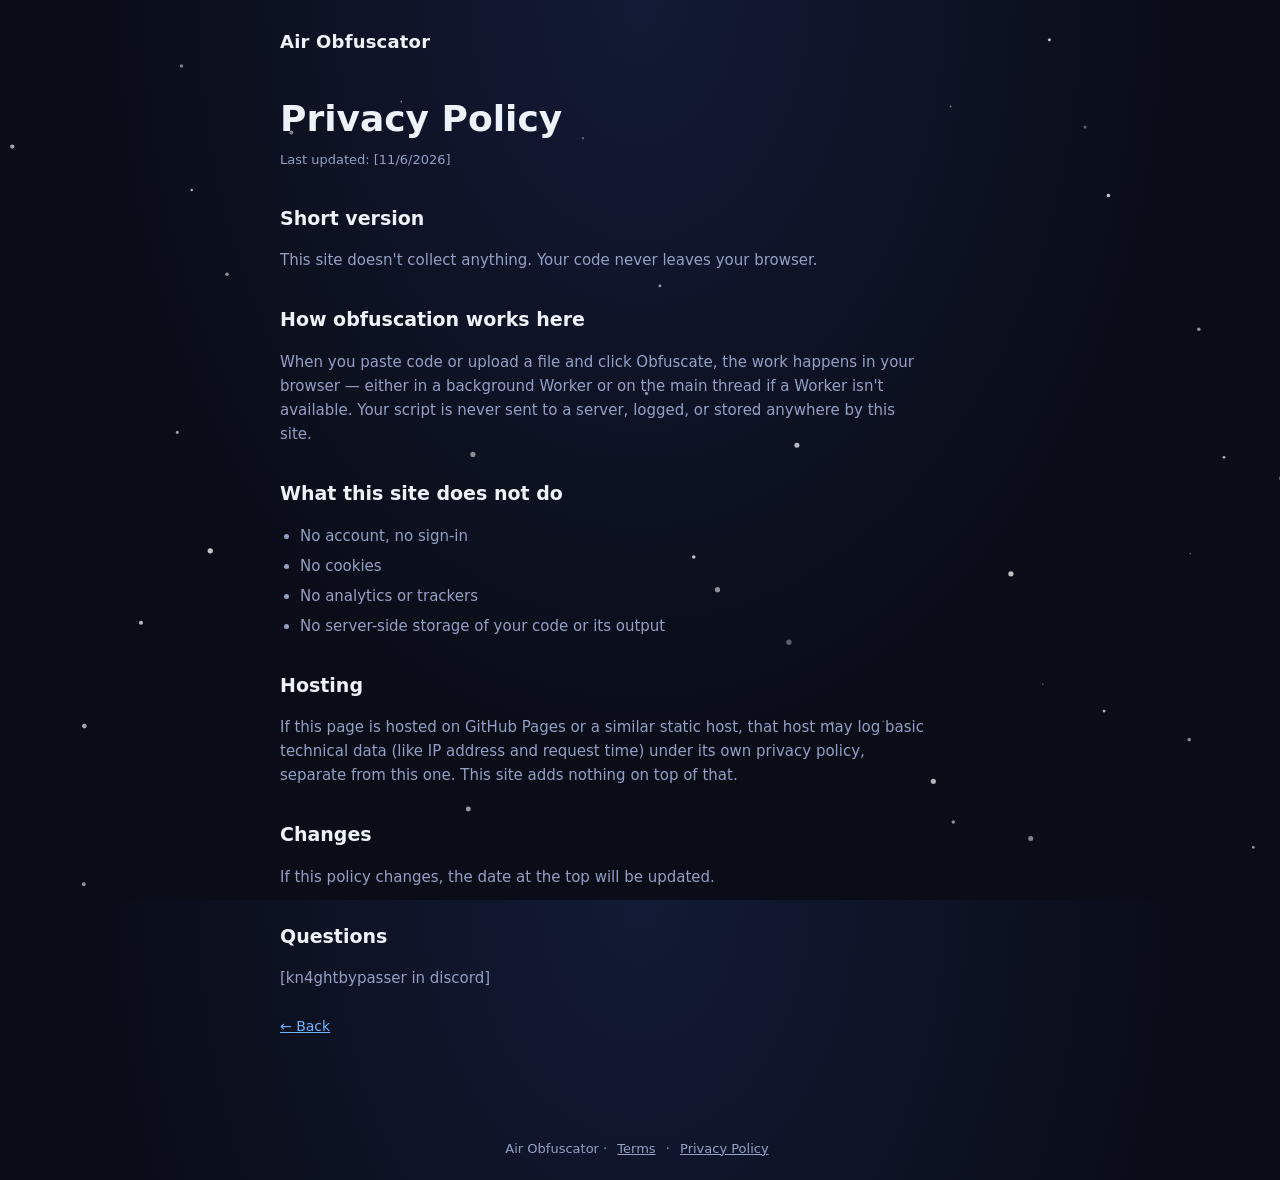
==== policy.html @ f303a19e "Update last updated date and contact information" ====
<!DOCTYPE html>
<html lang="en">
<head>
<meta charset="utf-8">
<meta name="viewport" content="width=device-width, initial-scale=1">
<title>Privacy Policy — Air Obfuscator</title>
<link rel="stylesheet" href="style.css">
</head>
<body>
<canvas id="snow" aria-hidden="true"></canvas>

<div class="wrap">
  <header>
    <strong>Air Obfuscator</strong>
  </header>

  <h1>Privacy Policy</h1>
  <p class="updated">Last updated: [11/6/2026]</p>

  <div class="article">
    <h2>Short version</h2>
    <p>This site doesn't collect anything. Your code never leaves your browser.</p>

    <h2>How obfuscation works here</h2>
    <p>When you paste code or upload a file and click Obfuscate, the work happens in your browser — either in a background Worker or on the main thread if a Worker isn't available. Your script is never sent to a server, logged, or stored anywhere by this site.</p>

    <h2>What this site does not do</h2>
    <ul>
      <li>No account, no sign-in</li>
      <li>No cookies</li>
      <li>No analytics or trackers</li>
      <li>No server-side storage of your code or its output</li>
    </ul>

    <h2>Hosting</h2>
    <p>If this page is hosted on GitHub Pages or a similar static host, that host may log basic technical data (like IP address and request time) under its own privacy policy, separate from this one. This site adds nothing on top of that.</p>

    <h2>Changes</h2>
    <p>If this policy changes, the date at the top will be updated.</p>

    <h2>Questions</h2>
    <p>[kn4ghtbypasser in discord]</p>

    <a class="back" href="index.html">&larr; Back</a>
  </div>
</div>

<footer>Air Obfuscator &middot; <a href="terms.html">Terms</a> &middot; <a href="policy.html">Privacy Policy</a></footer>
<script src="snow.js"></script>
</body>
</html>
---- style.css ----
:root {
  --bg: #0a0d18;
  --panel: #10152a;
  --card: #161d38;
  --card-hover: #1c2547;
  --accent: #6fb4ff;
  --accent2: #9c7dff;
  --text: #eef2fb;
  --sub: #93a0c4;
  --ok: #55d18d;
  --err: #ff6b7a;
  --snow: 255, 255, 255;
}
* { box-sizing: border-box; }
html, body { height: 100%; }
body {
  margin: 0;
  background: radial-gradient(ellipse at top, #121a35 0%, var(--bg) 60%);
  color: var(--text);
  font: 16px/1.6 "Segoe UI", system-ui, -apple-system, Roboto, sans-serif;
  overflow-x: hidden;
}
a { color: var(--accent); }
#snow { position: fixed; inset: 0; z-index: 0; pointer-events: none; }

.wrap { position: relative; z-index: 1; max-width: 760px; margin: 0 auto; padding: 0 20px 80px; }

header { padding: 28px 0 8px; }
header strong { font-size: 18px; letter-spacing: 0.2px; }

h1 {
  font-size: clamp(28px, 5vw, 36px);
  line-height: 1.2;
  margin: 32px 0 10px;
  color: var(--text);
}
.lead { color: var(--sub); max-width: 56ch; font-size: 16px; margin: 0 0 28px; }

.panel {
  background: var(--panel);
  border: 1px solid #222c50;
  border-radius: 14px;
  padding: 22px;
  margin-bottom: 20px;
}

.drop {
  border: 1.5px dashed #324070;
  border-radius: 12px;
  padding: 36px 20px;
  text-align: center;
  cursor: pointer;
  transition: border-color 0.15s, background 0.15s;
}
.drop:hover, .drop.drag { border-color: var(--accent); background: rgba(111,180,255,0.06); }
.drop p { margin: 4px 0; color: var(--sub); }
.drop .big { color: var(--text); font-size: 15px; }
.drop .small { font-size: 12px; }
.drop input[type="file"] { display: none; }

.or { text-align: center; color: var(--sub); font-size: 12px; margin: 16px 0; }

label.field { display: block; font-size: 13px; color: var(--sub); margin: 0 0 6px; }
select {
  width: 100%;
  background: #0d1226;
  color: var(--text);
  border: 1px solid #222c50;
  border-radius: 8px;
  padding: 9px 10px;
  font: inherit;
  margin-bottom: 14px;
}
select:focus { outline: 2px solid var(--accent); outline-offset: 2px; }

textarea {
  width: 100%;
  min-height: 140px;
  background: #0d1226;
  color: var(--text);
  border: 1px solid #222c50;
  border-radius: 10px;
  padding: 12px;
  font: 13px/1.5 ui-monospace, Consolas, monospace;
  resize: vertical;
}
textarea:focus, button:focus-visible, .drop:focus-visible { outline: 2px solid var(--accent); outline-offset: 2px; }

.file-info { display: flex; align-items: center; justify-content: space-between; margin-top: 12px; font-size: 13px; color: var(--sub); }
.file-info button { background: none; border: none; color: var(--err); cursor: pointer; font: inherit; padding: 0; }

.row { display: flex; gap: 10px; flex-wrap: wrap; margin-top: 18px; }
button.primary {
  background: linear-gradient(100deg, var(--accent), var(--accent2));
  color: #0a0d18;
  border: 0;
  border-radius: 9px;
  padding: 11px 22px;
  font: inherit;
  font-weight: 600;
  font-size: 14px;
  cursor: pointer;
}
button.primary:disabled { opacity: 0.5; cursor: not-allowed; }
button.primary.loading {
  opacity: 0.85;
  display: inline-flex;
  align-items: center;
  gap: 9px;
}
button.primary.loading::before {
  content: "";
  width: 13px;
  height: 13px;
  border-radius: 50%;
  border: 2px solid rgba(10, 13, 24, 0.35);
  border-top-color: #0a0d18;
  animation: spin 0.7s linear infinite;
}
@keyframes spin { to { transform: rotate(360deg); } }
@media (prefers-reduced-motion: reduce) {
  button.primary.loading::before { animation: none; }
}
button.secondary {
  background: var(--card);
  color: var(--text);
  border: 1px solid #27315c;
  border-radius: 9px;
  padding: 11px 18px;
  font: inherit;
  font-size: 14px;
  cursor: pointer;
}
button.secondary:hover { background: var(--card-hover); }

.status { margin-top: 14px; font-size: 13px; color: var(--sub); min-height: 18px; }
.status.err { color: var(--err); }
.status.ok { color: var(--ok); }

.bar { height: 6px; border-radius: 3px; background: var(--card); overflow: hidden; margin-top: 10px; display: none; }
.bar.show { display: block; }
.bar > div { height: 100%; width: 0%; background: linear-gradient(90deg, var(--accent), var(--accent2)); transition: width 0.15s; }

.output pre {
  max-height: 320px;
  overflow: auto;
  background: #0d1226;
  border: 1px solid #222c50;
  border-radius: 10px;
  padding: 14px;
  font: 12.5px/1.5 ui-monospace, Consolas, monospace;
  white-space: pre-wrap;
  word-break: break-word;
}

.note { color: var(--sub); font-size: 13px; margin-top: 24px; }
.note code { background: var(--card); padding: 1px 5px; border-radius: 4px; }

footer { position: relative; z-index: 1; text-align: center; color: var(--sub); font-size: 13px; padding: 20px; }
footer a { color: var(--sub); text-decoration: underline; margin: 0 6px; }
footer a:hover { color: var(--text); }

.article h2 { font-size: 19px; margin: 32px 0 8px; color: var(--text); }
.article p, .article li { color: var(--sub); max-width: 68ch; font-size: 15px; }
.article ul { padding-left: 20px; }
.article li { margin: 6px 0; }
.updated { color: var(--sub); font-size: 13px; margin: 0 0 28px; }
.back { display: inline-block; margin-top: 10px; font-size: 14px; }

@media (prefers-reduced-motion: reduce) { #snow { display: none; } }
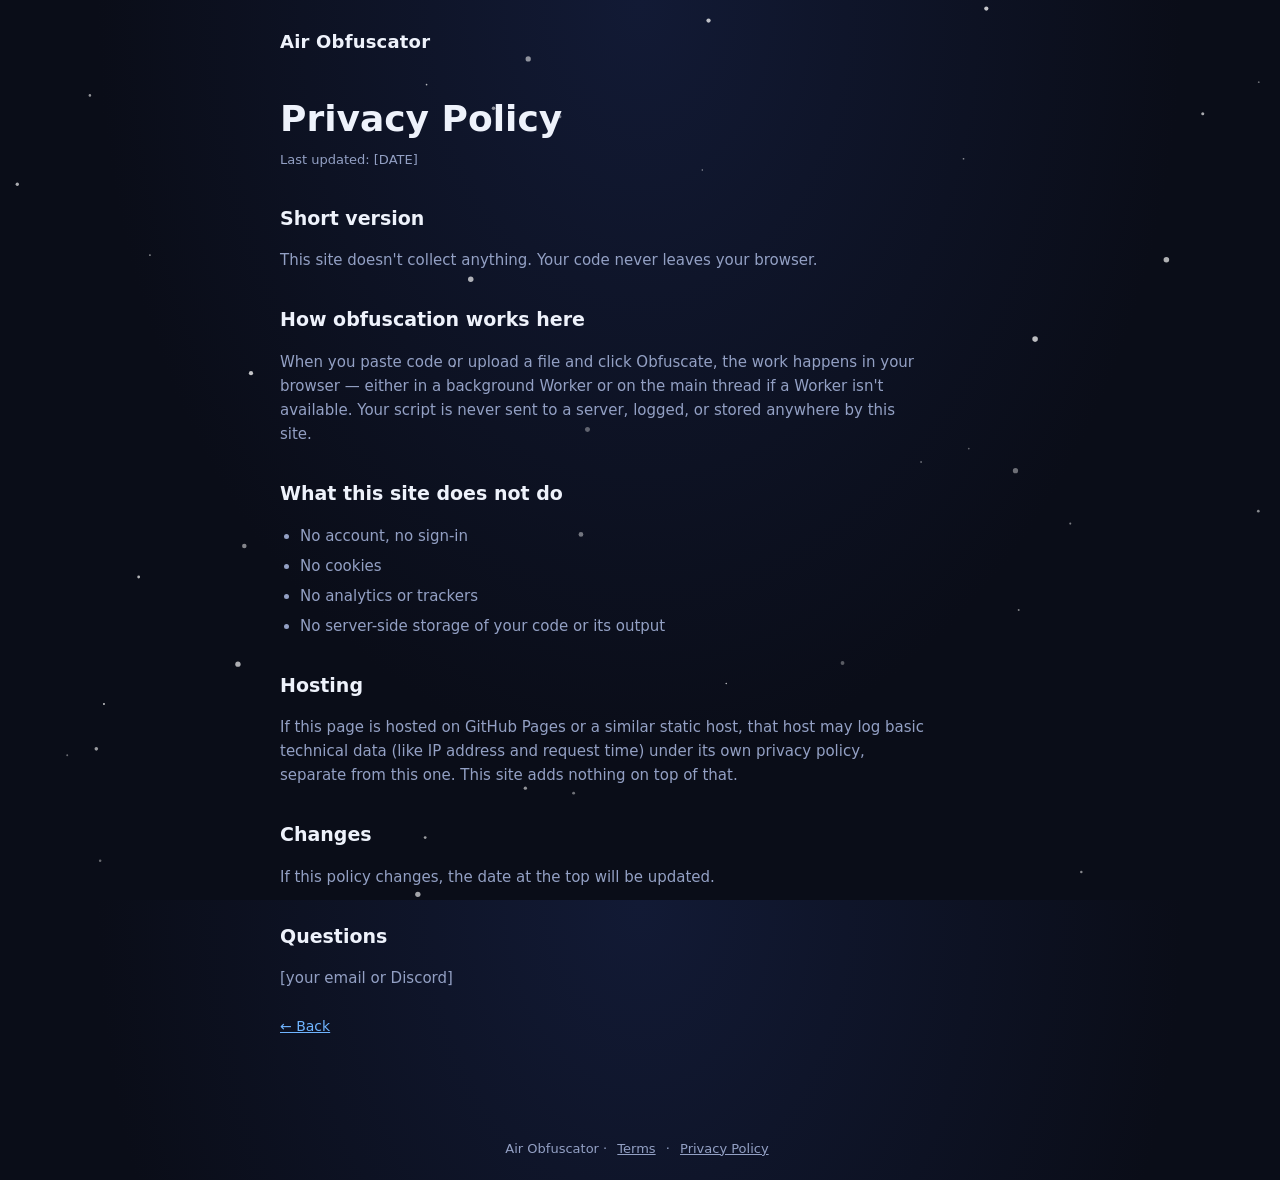
==== commit eeaea110: "Add files via upload" ====
--- a/policy.html
+++ b/policy.html
@@ -15,7 +15,7 @@
   </header>
 
   <h1>Privacy Policy</h1>
-  <p class="updated">Last updated: [11/6/2026]</p>
+  <p class="updated">Last updated: [DATE]</p>
 
   <div class="article">
     <h2>Short version</h2>
@@ -39,7 +39,7 @@
     <p>If this policy changes, the date at the top will be updated.</p>
 
     <h2>Questions</h2>
-    <p>[kn4ghtbypasser in discord]</p>
+    <p>[your email or Discord]</p>
 
     <a class="back" href="index.html">&larr; Back</a>
   </div>
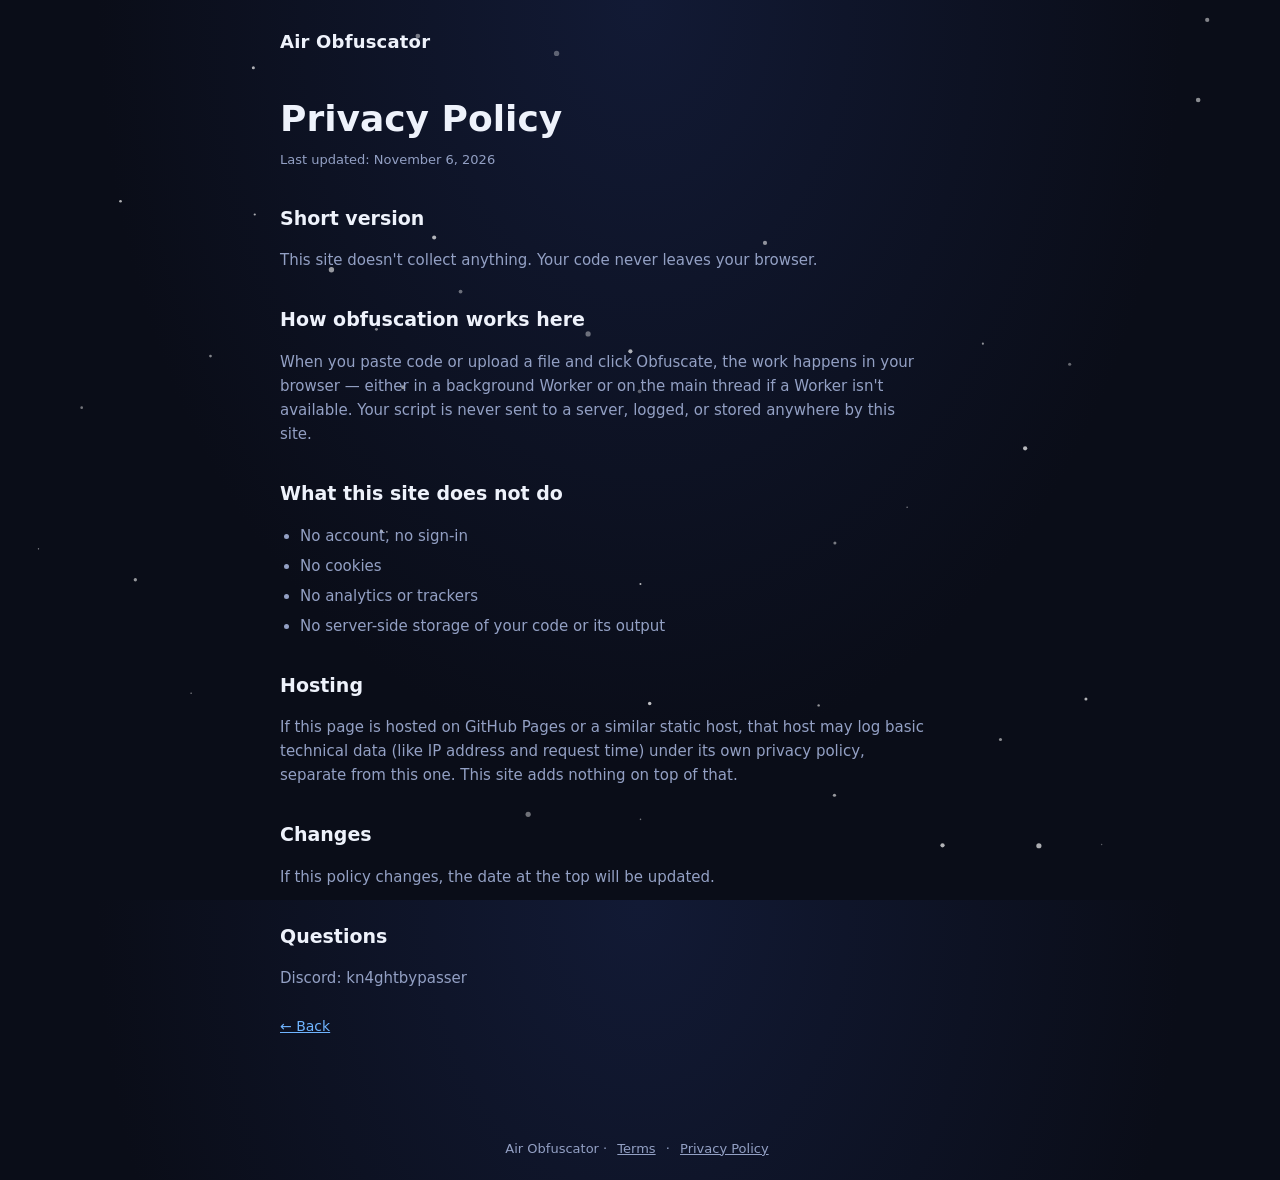
==== commit e029c75f: "Add files via upload" ====
--- a/policy.html
+++ b/policy.html
@@ -15,7 +15,7 @@
   </header>
 
   <h1>Privacy Policy</h1>
-  <p class="updated">Last updated: [DATE]</p>
+  <p class="updated">Last updated: November 6, 2026</p>
 
   <div class="article">
     <h2>Short version</h2>
@@ -39,7 +39,7 @@
     <p>If this policy changes, the date at the top will be updated.</p>
 
     <h2>Questions</h2>
-    <p>[your email or Discord]</p>
+    <p>Discord: kn4ghtbypasser</p>
 
     <a class="back" href="index.html">&larr; Back</a>
   </div>
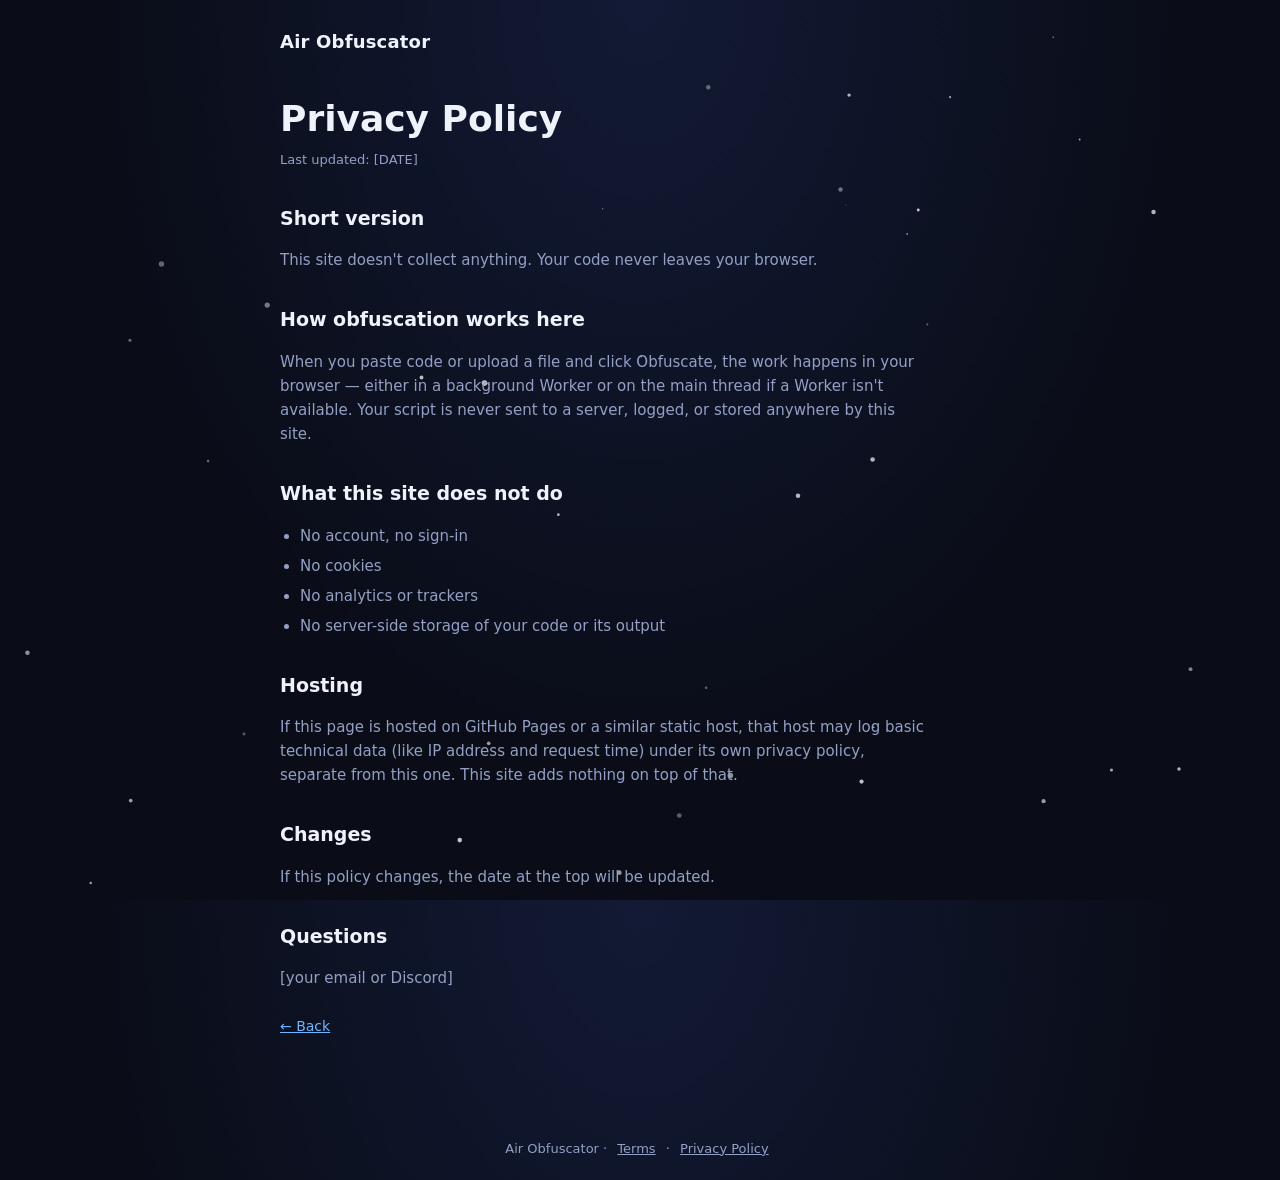
==== commit 0a80d2a3: "Add files via upload" ====
--- a/policy.html
+++ b/policy.html
@@ -15,7 +15,7 @@
   </header>
 
   <h1>Privacy Policy</h1>
-  <p class="updated">Last updated: November 6, 2026</p>
+  <p class="updated">Last updated: [DATE]</p>
 
   <div class="article">
     <h2>Short version</h2>
@@ -39,7 +39,7 @@
     <p>If this policy changes, the date at the top will be updated.</p>
 
     <h2>Questions</h2>
-    <p>Discord: kn4ghtbypasser</p>
+    <p>[your email or Discord]</p>
 
     <a class="back" href="index.html">&larr; Back</a>
   </div>
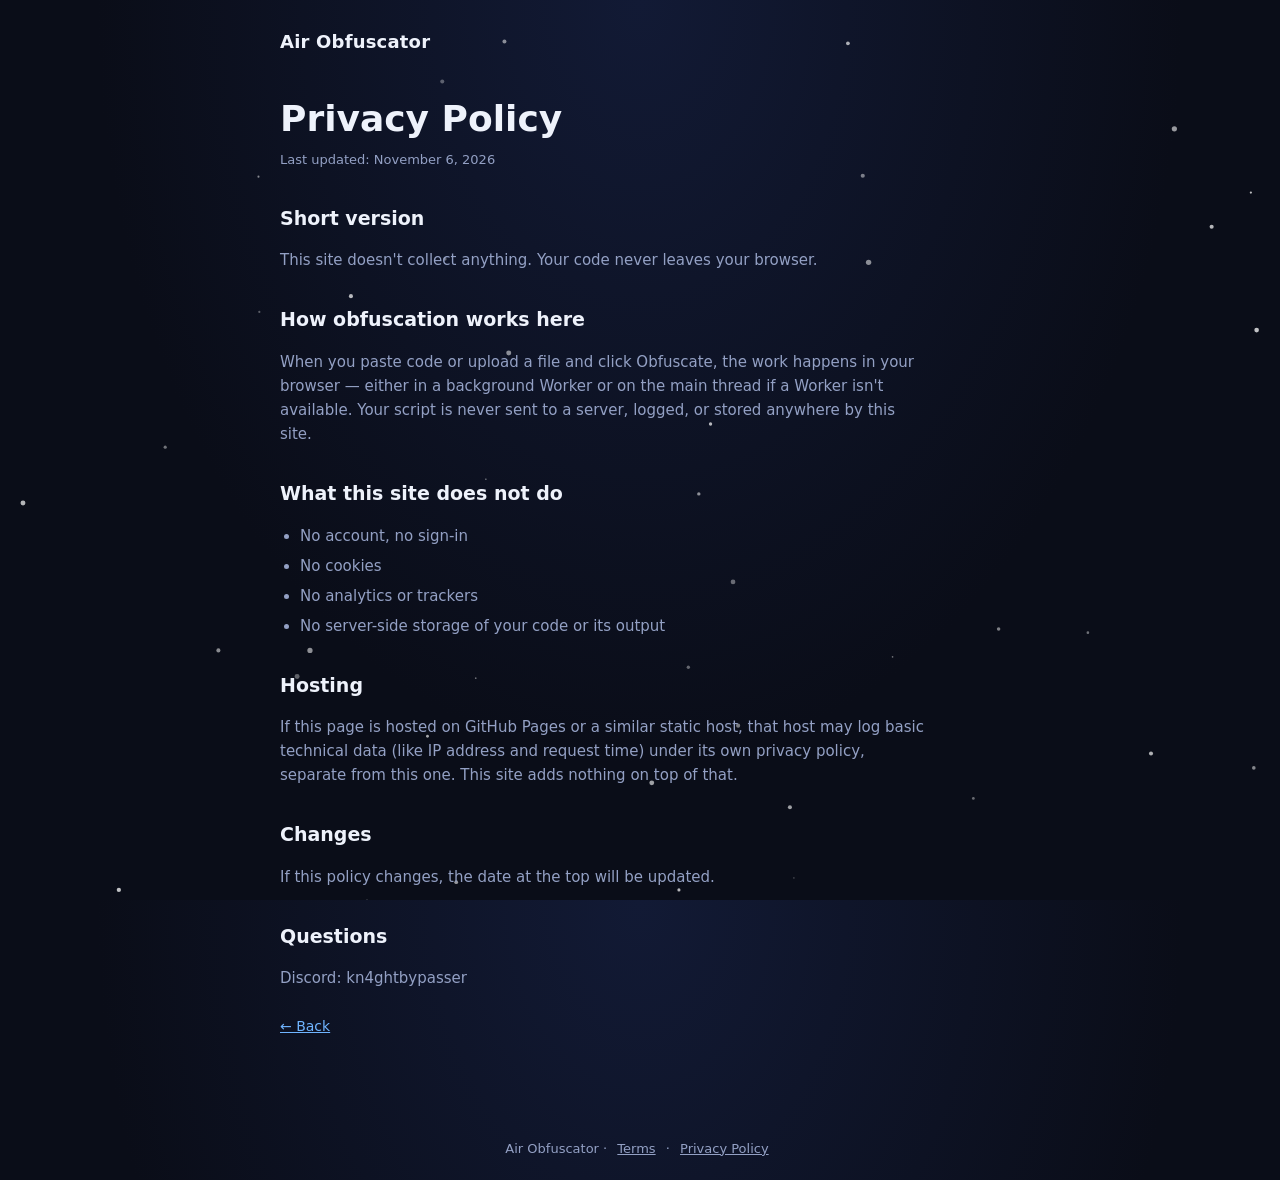
==== commit 72b4d7cf: "Add files via upload" ====
--- a/policy.html
+++ b/policy.html
@@ -15,7 +15,7 @@
   </header>
 
   <h1>Privacy Policy</h1>
-  <p class="updated">Last updated: [DATE]</p>
+  <p class="updated">Last updated: November 6, 2026</p>
 
   <div class="article">
     <h2>Short version</h2>
@@ -39,7 +39,7 @@
     <p>If this policy changes, the date at the top will be updated.</p>
 
     <h2>Questions</h2>
-    <p>[your email or Discord]</p>
+    <p>Discord: kn4ghtbypasser</p>
 
     <a class="back" href="index.html">&larr; Back</a>
   </div>
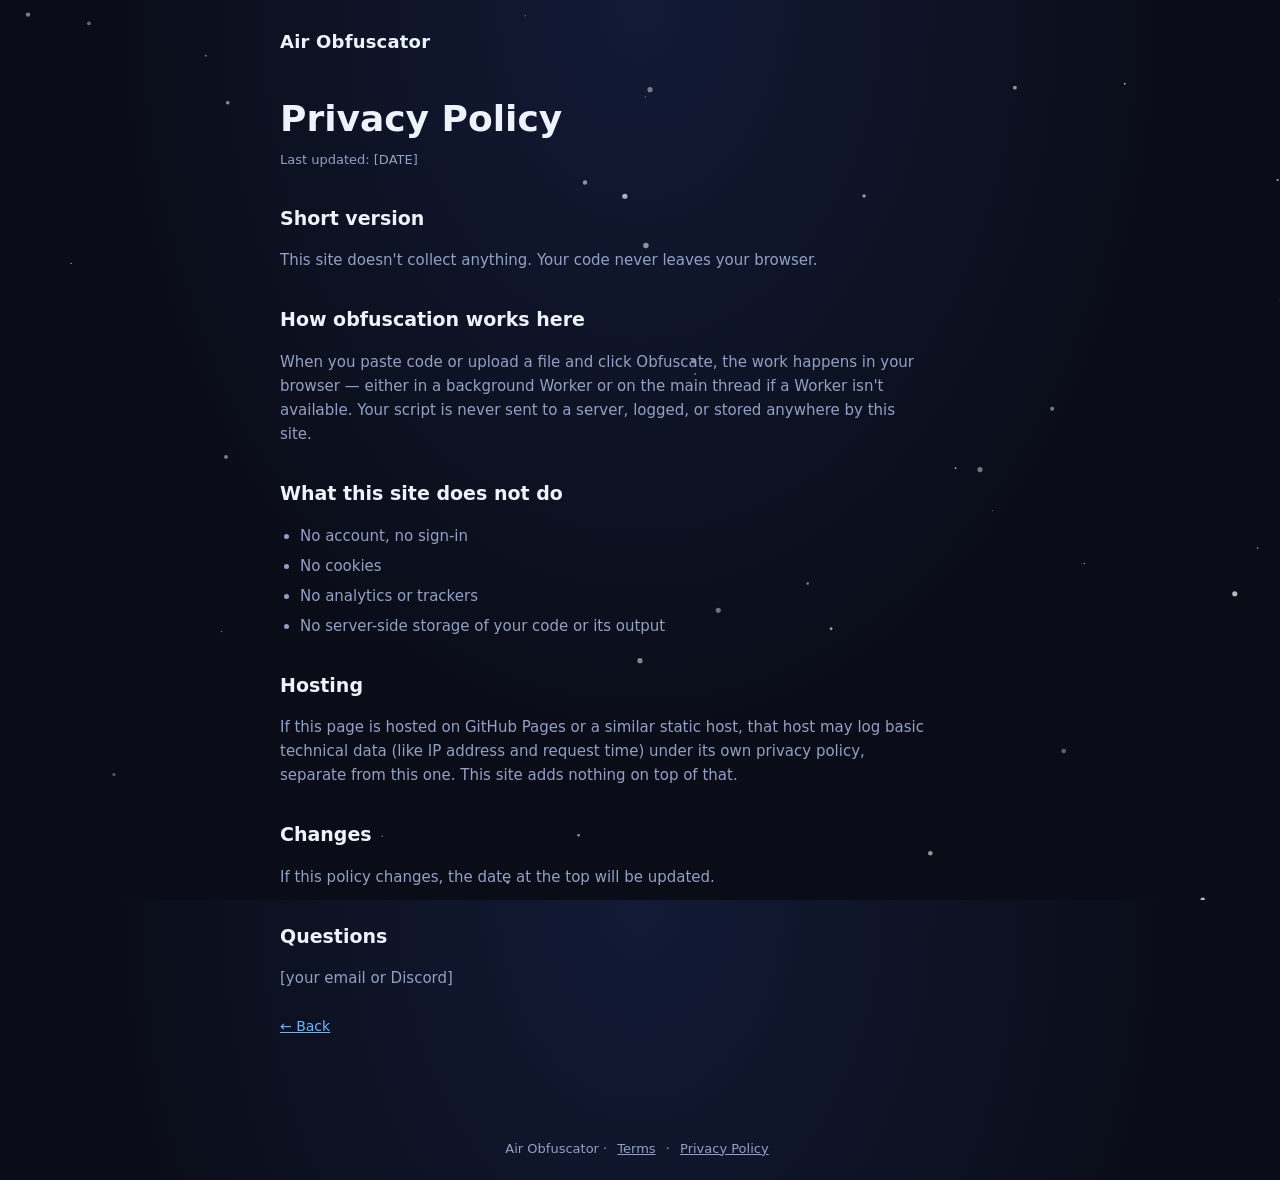
==== commit 2103f6db: "Add files via upload" ====
--- a/policy.html
+++ b/policy.html
@@ -15,7 +15,7 @@
   </header>
 
   <h1>Privacy Policy</h1>
-  <p class="updated">Last updated: November 6, 2026</p>
+  <p class="updated">Last updated: [DATE]</p>
 
   <div class="article">
     <h2>Short version</h2>
@@ -39,7 +39,7 @@
     <p>If this policy changes, the date at the top will be updated.</p>
 
     <h2>Questions</h2>
-    <p>Discord: kn4ghtbypasser</p>
+    <p>[your email or Discord]</p>
 
     <a class="back" href="index.html">&larr; Back</a>
   </div>
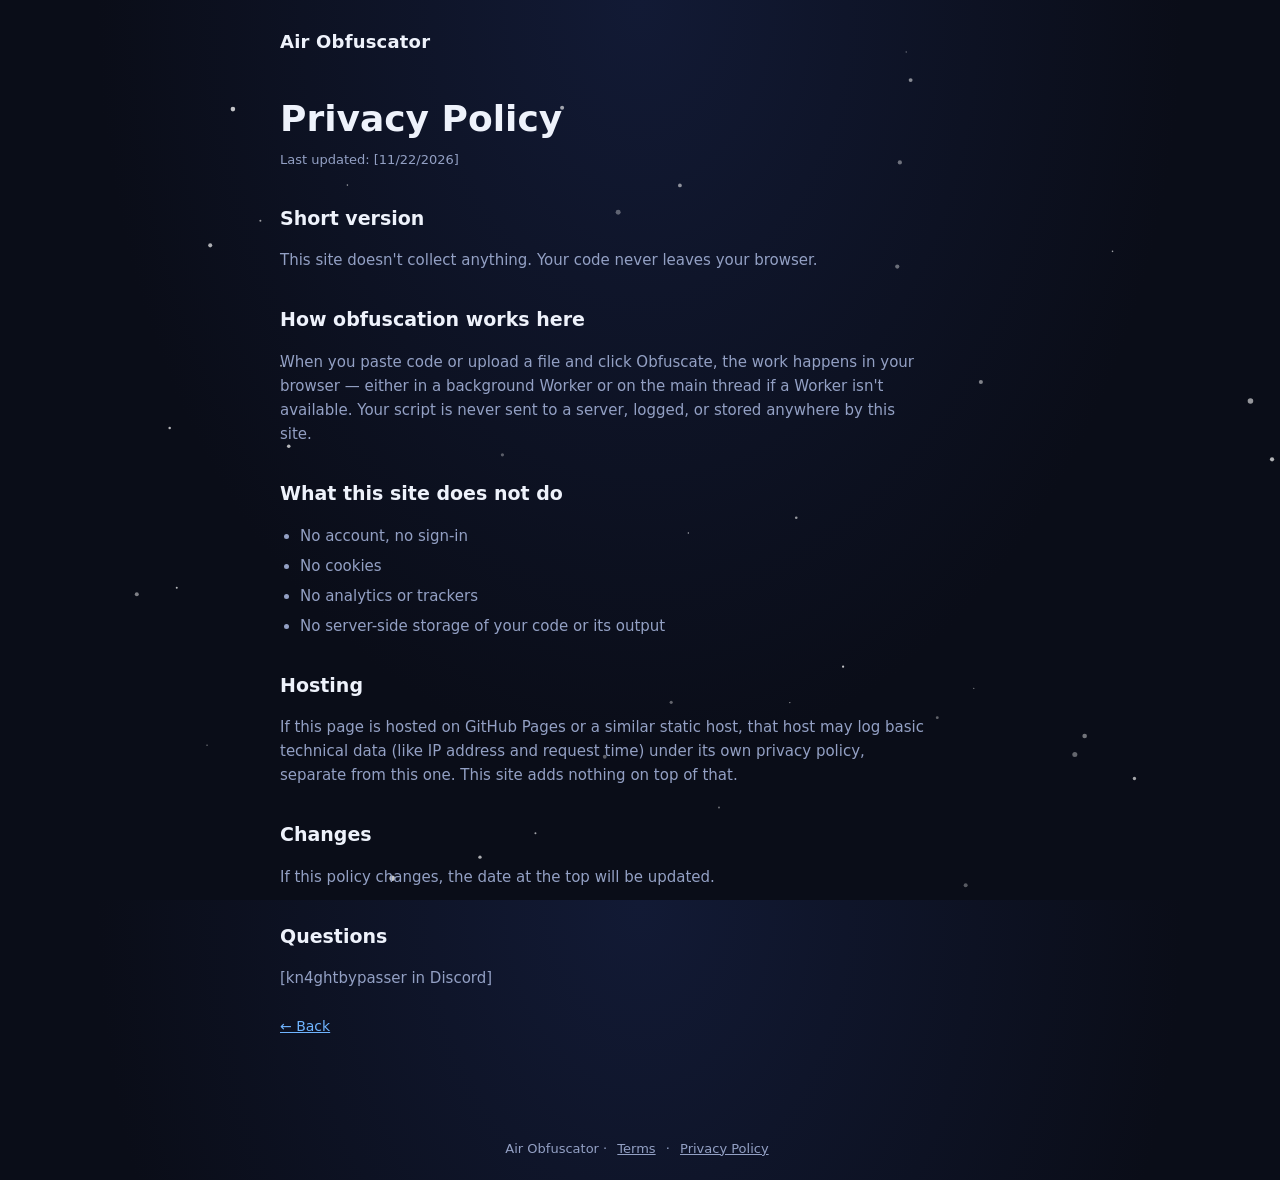
==== commit deed4275: "Update last updated date and contact information" ====
--- a/policy.html
+++ b/policy.html
@@ -15,7 +15,7 @@
   </header>
 
   <h1>Privacy Policy</h1>
-  <p class="updated">Last updated: [DATE]</p>
+  <p class="updated">Last updated: [11/22/2026]</p>
 
   <div class="article">
     <h2>Short version</h2>
@@ -39,7 +39,7 @@
     <p>If this policy changes, the date at the top will be updated.</p>
 
     <h2>Questions</h2>
-    <p>[your email or Discord]</p>
+    <p>[kn4ghtbypasser in Discord]</p>
 
     <a class="back" href="index.html">&larr; Back</a>
   </div>
--- a/style.css
+++ b/style.css
@@ -168,3 +168,51 @@
 .back { display: inline-block; margin-top: 10px; font-size: 14px; }
 
 @media (prefers-reduced-motion: reduce) { #snow { display: none; } }
+
+/* ── AR_ macro pins ─────────────────────────────── */
+#macroPins {
+  margin-bottom: 16px;
+  padding: 14px 16px;
+  background: rgba(156,125,255,0.07);
+  border: 1px solid rgba(156,125,255,0.22);
+  border-radius: 10px;
+}
+.macro-title {
+  font-size: 11px;
+  text-transform: uppercase;
+  letter-spacing: .07em;
+  color: var(--sub);
+  margin: 0 0 10px;
+}
+.macro-row {
+  display: flex;
+  flex-wrap: wrap;
+  gap: 7px;
+}
+.macro-pin {
+  display: inline-flex;
+  align-items: center;
+  gap: 5px;
+  background: rgba(156,125,255,0.13);
+  border: 1px solid rgba(156,125,255,0.35);
+  border-radius: 20px;
+  padding: 3px 11px;
+  font-size: 12px;
+  font-family: "Fira Code", "Cascadia Code", monospace;
+  color: #c4b0ff;
+  cursor: default;
+  transition: background .15s, border-color .15s;
+}
+.macro-pin::before {
+  content: "";
+  display: inline-block;
+  width: 6px;
+  height: 6px;
+  border-radius: 50%;
+  background: #9c7dff;
+  flex-shrink: 0;
+}
+.macro-pin:hover {
+  background: rgba(156,125,255,0.22);
+  border-color: rgba(156,125,255,0.6);
+}
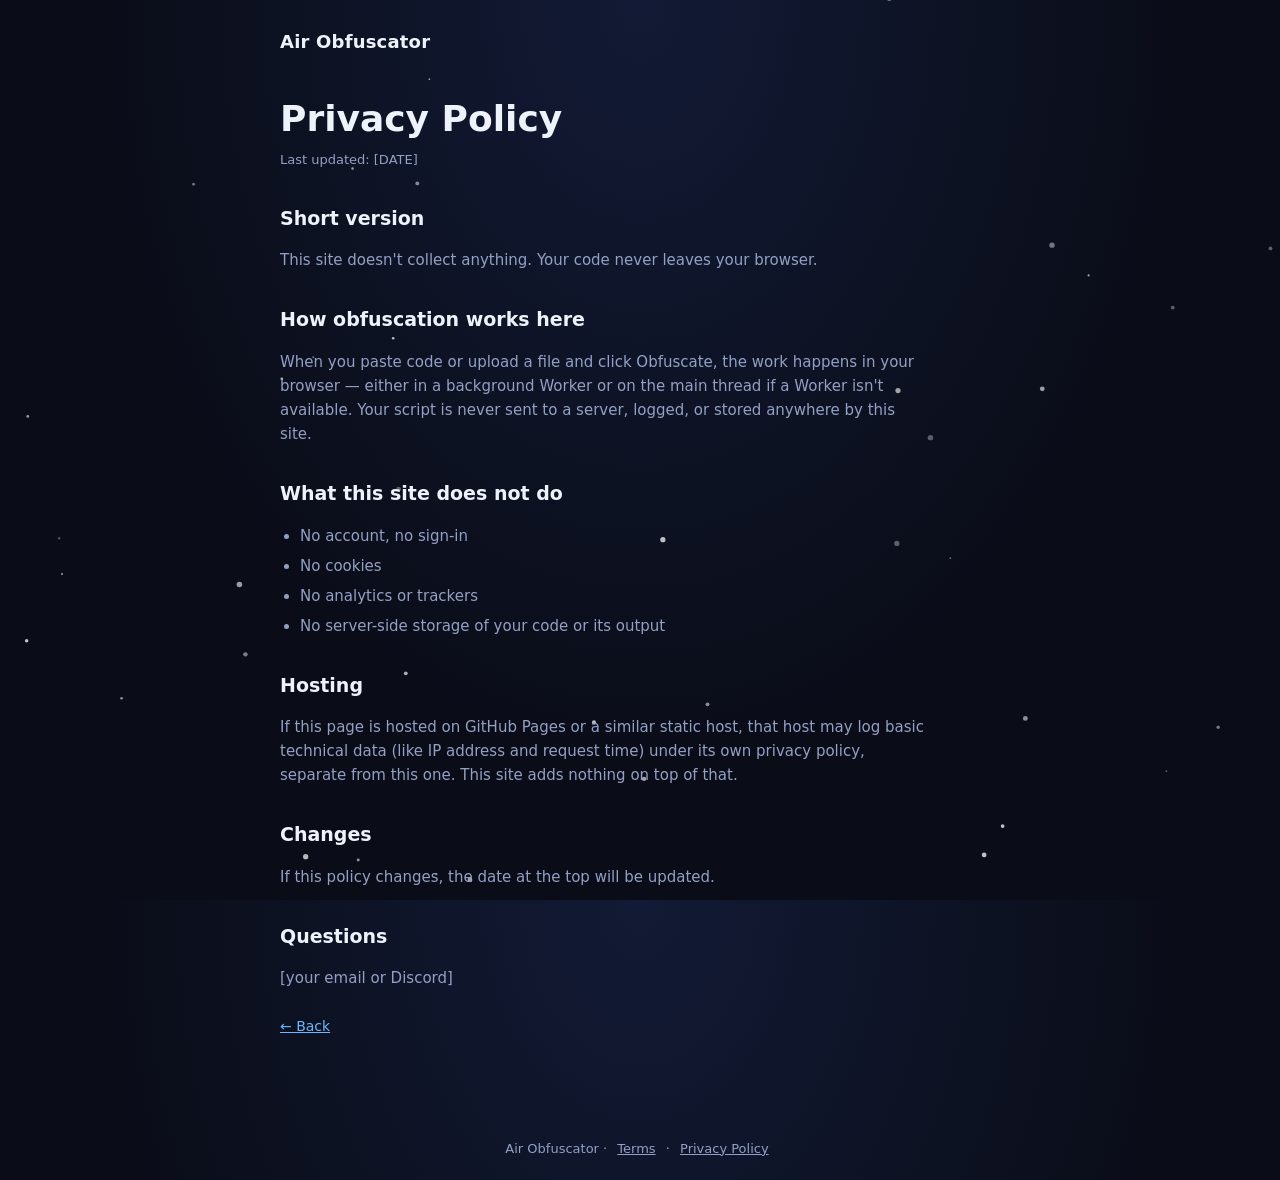
==== commit 789adfe8: "Add files via upload" ====
--- a/policy.html
+++ b/policy.html
@@ -15,7 +15,7 @@
   </header>
 
   <h1>Privacy Policy</h1>
-  <p class="updated">Last updated: [11/22/2026]</p>
+  <p class="updated">Last updated: [DATE]</p>
 
   <div class="article">
     <h2>Short version</h2>
@@ -39,7 +39,7 @@
     <p>If this policy changes, the date at the top will be updated.</p>
 
     <h2>Questions</h2>
-    <p>[kn4ghtbypasser in Discord]</p>
+    <p>[your email or Discord]</p>
 
     <a class="back" href="index.html">&larr; Back</a>
   </div>
